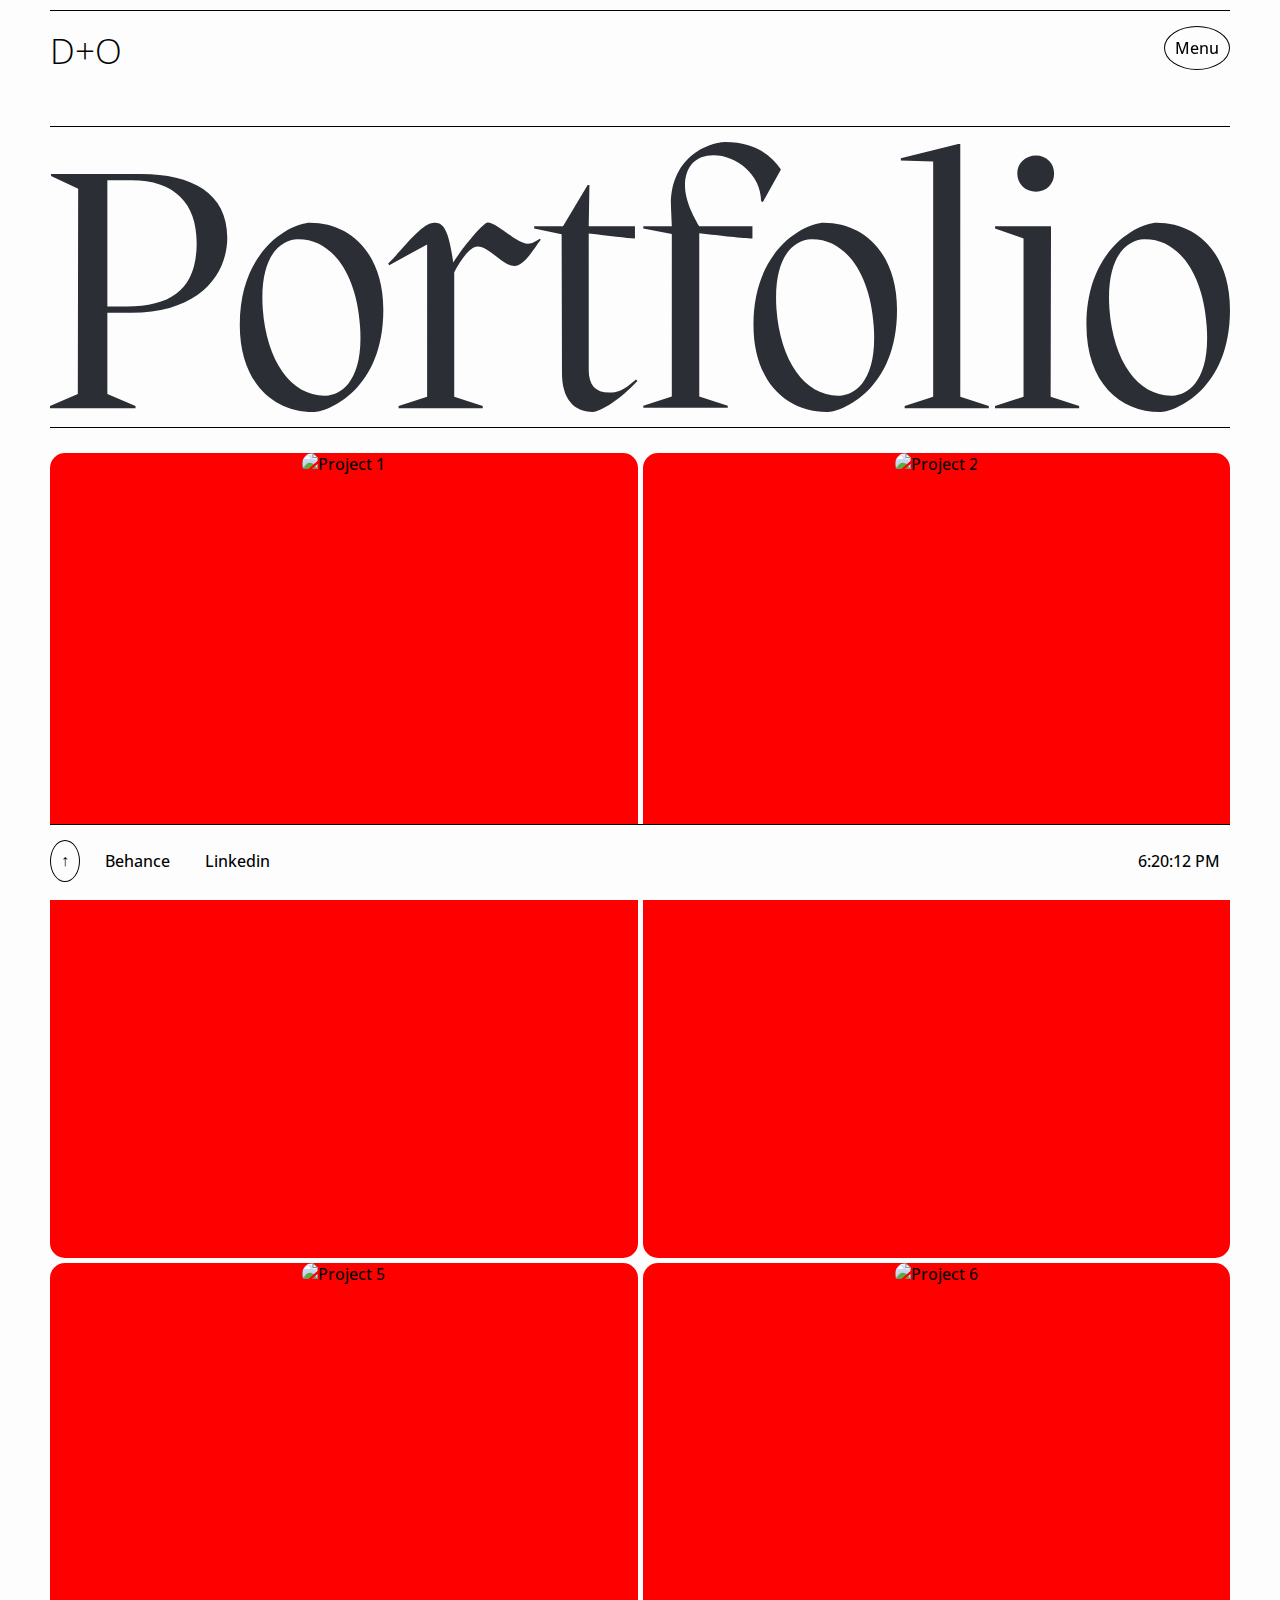
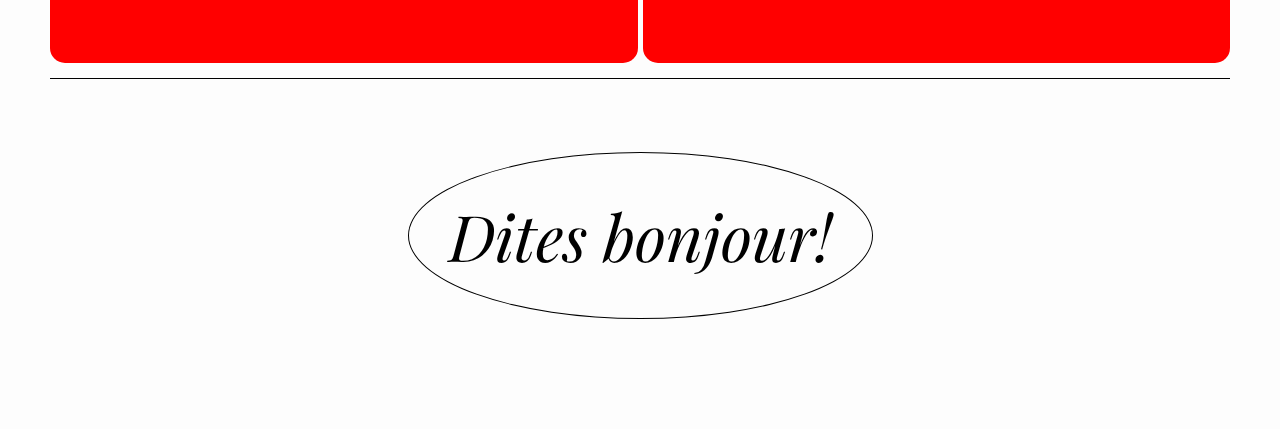
==== about.html @ 1a5167f7 "better nav/ui" ====
<!DOCTYPE html>
<html lang="en">
<head>
    <meta charset="UTF-8">
    <meta name="viewport" content="width=device-width, initial-scale=1.0">
    <title>DBO</title>
    <link rel="stylesheet" href="main.css">
    <link rel="preconnect" href="https://fonts.googleapis.com">
    <link rel="preconnect" href="https://fonts.googleapis.com">
    <link rel="preconnect" href="https://fonts.gstatic.com" crossorigin>
    <link href="https://fonts.googleapis.com/css2?family=Open+Sans:ital,wght@0,300..800;1,300..800&family=Playfair+Display:ital,wght@0,400..900;1,400..900&family=Roboto:ital,wght@0,100;0,300;0,400;0,500;0,700;0,900;1,100;1,300;1,400;1,500;1,700;1,900&family=Urbanist:ital,wght@0,100..900;1,100..900&display=swap" rel="stylesheet">
    <link rel="preconnect" href="https://fonts.gstatic.com" crossorigin>
    <link href="https://fonts.googleapis.com/css2?family=Open+Sans:ital,wght@0,300..800;1,300..800&family=Roboto:ital,wght@0,100;0,300;0,400;0,500;0,700;0,900;1,100;1,300;1,400;1,500;1,700;1,900&family=Urbanist:ital,wght@0,100..900;1,100..900&display=swap" rel="stylesheet">
</head>
<body>

<div class="container">


    <nav class="container-style">

        <div class="nav-container">

            <div class="nav-box nav-box-1">
                <a href="index.html"><h2 class="h2-top">D+O</h2></a>
            </div>

            <div class="nav-box nav-box-2">

                <div class="hamburger-menu" onclick="toggleMenu()">Menu</div>
                <div class="black-screen" onclick="toggleMenu()"></div>

                <div class="menu">
                    <li><a href="index.html">Index</a></li>
                    <li><a href="about.html">À propos</a></li>
                    <li><a href="portfolio.html">Portfolio</a></li>
                    <li><a href="contact.html">Contact</a></li>

                    <img src="img/name.svg" alt="" class="do-font">

                    <div class="links">

                        <a href="https://www.behance.net/your-behance-page"><p>Behance</p></a>
                        <a href=""><p>Linkedin</p></a>

                    </div>
                    
                </div>

                

            </div>

        </div>

    </nav>


    <div class="container-style">

        <img src="img/portfolio.svg" alt="" class="portrait-1">

        <div class="home-portfolio">
            <a href="#"><img src="placeholder1.jpg" alt="Project 1"></a>
            <a href="#"><img src="placeholder2.jpg" alt="Project 2"></a>
            <a href="#"><img src="placeholder3.jpg" alt="Project 3"></a>
            <a href="#"><img src="placeholder4.jpg" alt="Project 4"></a>
            <a href="#"><img src="placeholder5.jpg" alt="Project 5"></a>
            <a href="#"><img src="placeholder6.jpg" alt="Project 6"></a>
        </div>

    </div>
        
    <div class="hello-btn">
           
            <a href="contact.html"><h1 class="hello">Dites bonjour!</h1></a>

    </div>


    <footer class="container-style">

        <div class="footer-container">
            <div class="footer-left">
                <button id="scrollToTopBtn" class="arrow-btn">↑</button>
                <a href="https://www.behance.net/your-behance-page"><p>Behance</p></a>
                <a href=""><p>Linkedin</p></a>
            </div>
            <div class="footer-right">
                <p id="time-and-location"></p>
            </div>
        </div>

    </footer>

</div>

<script>

 // Define toggleMenu function globally
function toggleMenu() {
    var menu = document.querySelector('.menu');
    var blackScreen = document.querySelector('.black-screen');
    var hamburgerMenu = document.querySelector('.hamburger-menu');

    // Toggle menu visibility
    var menuIsVisible = menu.style.display === 'block';

    // Apply smooth opacity transition
    if (menuIsVisible) {
        fadeOut(menu);
        fadeOut(blackScreen);
    } else {
        fadeIn(menu);
        fadeIn(blackScreen);
    }

    // Change hamburger menu content
    hamburgerMenu.innerHTML = menuIsVisible ? 'Menu' : 'Fermé';
}

// Function to fade in an element
function fadeIn(element) {
    element.style.display = 'block';
    element.style.opacity = 0;
    var opacity = 0;
    var interval = setInterval(function() {
        if (opacity < 1) {
            opacity += 0.1;
            element.style.opacity = opacity;
        } else {
            clearInterval(interval);
        }
    }, 30); // Adjust the interval for smoother or faster transition
}

// Function to fade out an element
function fadeOut(element) {
    var opacity = 1;
    var interval = setInterval(function() {
        if (opacity > 0) {
            opacity -= 0.1;
            element.style.opacity = opacity;
        } else {
            clearInterval(interval);
            element.style.display = 'none';
        }
    }, 30); // Adjust the interval for smoother or faster transition
}


    window.addEventListener('load', function () {
        var timeAndLocation = document.getElementById('time-and-location');

        // Function to update the time
        function updateTime() {
            var currentDate = new Date();
            var timeString = currentDate.toLocaleTimeString();
            timeAndLocation.textContent = timeString;
        }

        // Initial call to update the time
        updateTime();

        // Set interval to update the time every second
        setInterval(updateTime, 1000);
    });

    // Get the button element
    var scrollToTopBtn = document.getElementById("scrollToTopBtn");

    // Add a click event listener to the button
    scrollToTopBtn.addEventListener("click", function() {
        // Scroll to the top of the page smoothly
        window.scrollTo({
            top: 0,
            behavior: "smooth"
        });
    });

</script>

</body>
</html>
---- main.css ----
body {
    margin: 0;
    padding: 0;
    font-family: "Open Sans", sans-serif;
    font-optical-sizing: auto;
    font-weight: 500;
    font-style: normal;
    background-color: #fdfdfd;
}


.container {
    padding: 10px 50px;
}

.container-style {
    border-top: 1px solid black;
    padding-top: 15px;
}

.container-style-2{
    display: flex;
    flex-direction: column;
    padding-top: 15px;
}


h2 {
    font-weight: lighter;
    margin-top: 0;
}

a {
    text-decoration: none;
    color: black;
}
a:hover{
        opacity: 0.5; /* Adjust opacity as desired */
        transition: opacity 0.4s ease;

}

img{
    border-radius: 15px;
}


li {
    list-style: none;
    margin-bottom: 5px;
}

/* Start of nav */

.hamburger-menu {
    display: block; /* Always visible */
    border: 1px solid black;
    border-radius: 100%;
    padding: 10px;
    top: 5;
    position:fixed;
    cursor: pointer;
    color: black;
    font-size: 1em; /* Adjust the font size as needed */
    z-index: 3; /* Ensure it covers other elements */
}

.hamburger-menu:hover{
    opacity: 0.5; /* Adjust opacity as desired */
    transition: opacity 0.4s ease;
} 

.black-screen {
    display: none; /* Hide initially */
    position: fixed;
    top: 0;
    left: 0;
    width: 100%;
    height: 100%;
    background-color: #fcf7f0;
    z-index: 2; /* Ensure it covers other elements */
}

.container-style .nav-container {
    display: flex;
    justify-content: space-between;
}

.menu {
    display: none; /* Change display to flex */
    position: fixed;
    font-size: 3em;
    font-weight: 300;
    top: 25%;
    left: 50px;
    right: 50px;
    z-index: 2; /* Ensure it appears above other elements */
}

.nav-box {
    display: flex;
    align-items: flex-start; /* Align content to the top of the box */
    justify-content: space-between;
    height: 100px; /* Adjusted height */
    padding: 0px; /* Adjusted padding */
}

.nav-box.nav-box-1 {
    justify-content: flex-start; /* Align first .nav-box to flex-start */
}

.nav-box.nav-box-2 {
    justify-content: flex-end; /* Align second .nav-box to flex-end */
}

.nav-box a {
    text-decoration: none;
    color: black;
}

.nav-box-2 a:not(:last-child) {
    margin-right: 50px; /* Add margin between the links in nav-box-2 */
}

.h2-top {
    font-size: 2.2em;
    margin-top: 0; /* Remove default margin to align h2 to the top */
}

.links{
    display: flex;
    flex-direction: row;
    font-size: 0.5em;
    position: fixed;
    bottom: 30px;
    right: 50px;
}

.do-font{
    position: fixed;
    bottom: 90px;
    right: 50px;
    width: 40%;
}

/* End of nav */

/* Start of the main page */

.description-txt {
    margin-right: 20%;
    margin-bottom: 60px;
} 

.portrait-1 {
    width: 100%;
    height: 100%;
    margin-bottom: 20px;
    border-bottom: 1px solid black;
    padding-bottom: 15px;
    border-radius: 0;
}

.portrait-2 {
    background-color: red;
    width: 100%;
    height: 500px;
    margin-bottom: 100px;
}


.home-portfolio {
    display: flex;
    flex-wrap: wrap;
    margin-bottom: 30px;
    gap: 5px;
    border-bottom: 1px solid black;
    padding-bottom: 15px;
}

.home-portfolio a {
    flex: 1 0 calc(50% - 10px); /* Two columns with 10px space in between */
    text-align: center;
    width: 100%;
    height: 400px;
    background-color: red; /* Placeholder color */
    border-radius: 15px;
}

.home-portfolio img {
}

.hello-btn{
    display: flex;
    flex-direction: row;
    align-items: flex-start;
    align-content: flex-start;
    justify-content: center;
    height: 300px;
    margin-bottom: 10px;
    
}

.hello{
    font-family: "Playfair Display", serif;
    font-optical-sizing: auto;
    font-weight: 400;
    font-style: italic;
    font-size: 4em;
    font-weight: 100;
    border: 1px solid black;
    border-radius: 100%;
    padding: 40px;
}

.hello:hover{
    opacity: 0.5; /* Adjust opacity as desired */
    transition: opacity 0.4s ease;
} 


/* End of the main page */

/* Start of the footer */

footer {
    position: fixed; /* Set the position to fixed */
    bottom: 0; /* Position at the bottom */
    height: 60px;
    left: 50px;
    right: 50px;
    background-color: #fdfdfd;
    z-index: 1;
}

.footer-container {
    display: flex;
    align-items: flex-start; /* Align content to the top of the box */
    justify-content: space-between;
}

.footer-left {
    display: flex;
    flex-direction: row;
    gap: 15px;
    margin: 0;
}

.footer-right {
    text-align: right;
}

.footer-container p {
    margin: 10px; /* Reset margin to override default margin */
}

.arrow-btn {
    background: none;
    border: 1px solid black;
    border-radius: 100%;
    cursor: pointer;
    padding: 5px 10px;
    font-size: 16px; /* Adjust font size as needed */
    outline: none; /* Remove outline when button is focused */
}

.arrow-btn:hover{
    opacity: 0.5; /* Adjust opacity as desired */
    transition: opacity 0.4s ease;
} 


/* CSS for tablet breakpoint */

@media screen and (max-width: 768px) {
    

    .menu {
        display: none; /* Hide menu for phone breakpoint */
        position: fixed;
        top: 25%;
        left: 25px;
        right: 25px;
        padding: 20px;
        z-index: 2; /* Ensure it appears above black screen */

    }    
    
    .hamburger-menu {
        display: block; /* Show hamburger menu for phone breakpoint */
        font-size: 0.5em;
    }

    .nav-box {
        height: 80px; /* Adjusted height */
    }

    .nav-box-2 a:not(:last-child) {
        margin-right: 30px; /* Add margin between the links in nav-box-2 */
    }

    .description-txt{
        margin-right: 10%;
    }

    .portrait-2{
        background-color: red;
        width: 100%;
        height: 400px;
        margin-bottom: 100px;
    }

    .hello{
        font-size: 3em;
    }

    .h2-top {
        font-size: 1.8em;
        margin-top: 0; /* Remove default margin to align h2 to the top */
    }

    .links{
        font-size: 0.5em;
    }
    
    .do-font{
        bottom: 95px;
    }
    
}

/* CSS for phone breakpoint */

@media screen and (max-width: 480px) {

    .menu {
        display: none; /* Hide menu for phone breakpoint */
        position: fixed;
        top: 25%;
        left: 25px;
        right: 25px;
        padding: 20px;
        z-index: 2; /* Ensure it appears above black screen */

    }   
    
    .hamburger-menu {
        display: block; /* Show hamburger menu for phone breakpoint */
        font-size: 0.5em; /* Adjust the font size as needed */
        z-index: 4;
    }
    
    .container {
        padding: 10px 10px;
    }

    .nav-box-2 a:not(:last-child) {
        margin-right: 10px; /* Add margin between the links in nav-box-2 */
    }

    .description-txt{
        margin-right: 10%;
    }

    .portrait-2{
        background-color: red;
        width: 100%;
        height: 400px;
        margin-bottom: 100px;
    }

    .hello{
        font-size: 3em;
    }

    .h2-top {
        font-size: 1.2em;
        margin-top: 0; /* Remove default margin to align h2 to the top */
    }
    footer {
        left: 10px;
        right: 10px;
    }

    .links{
        font-size: 0.5em;
    }
    
    .do-font{
        bottom: 100px;
    }
}
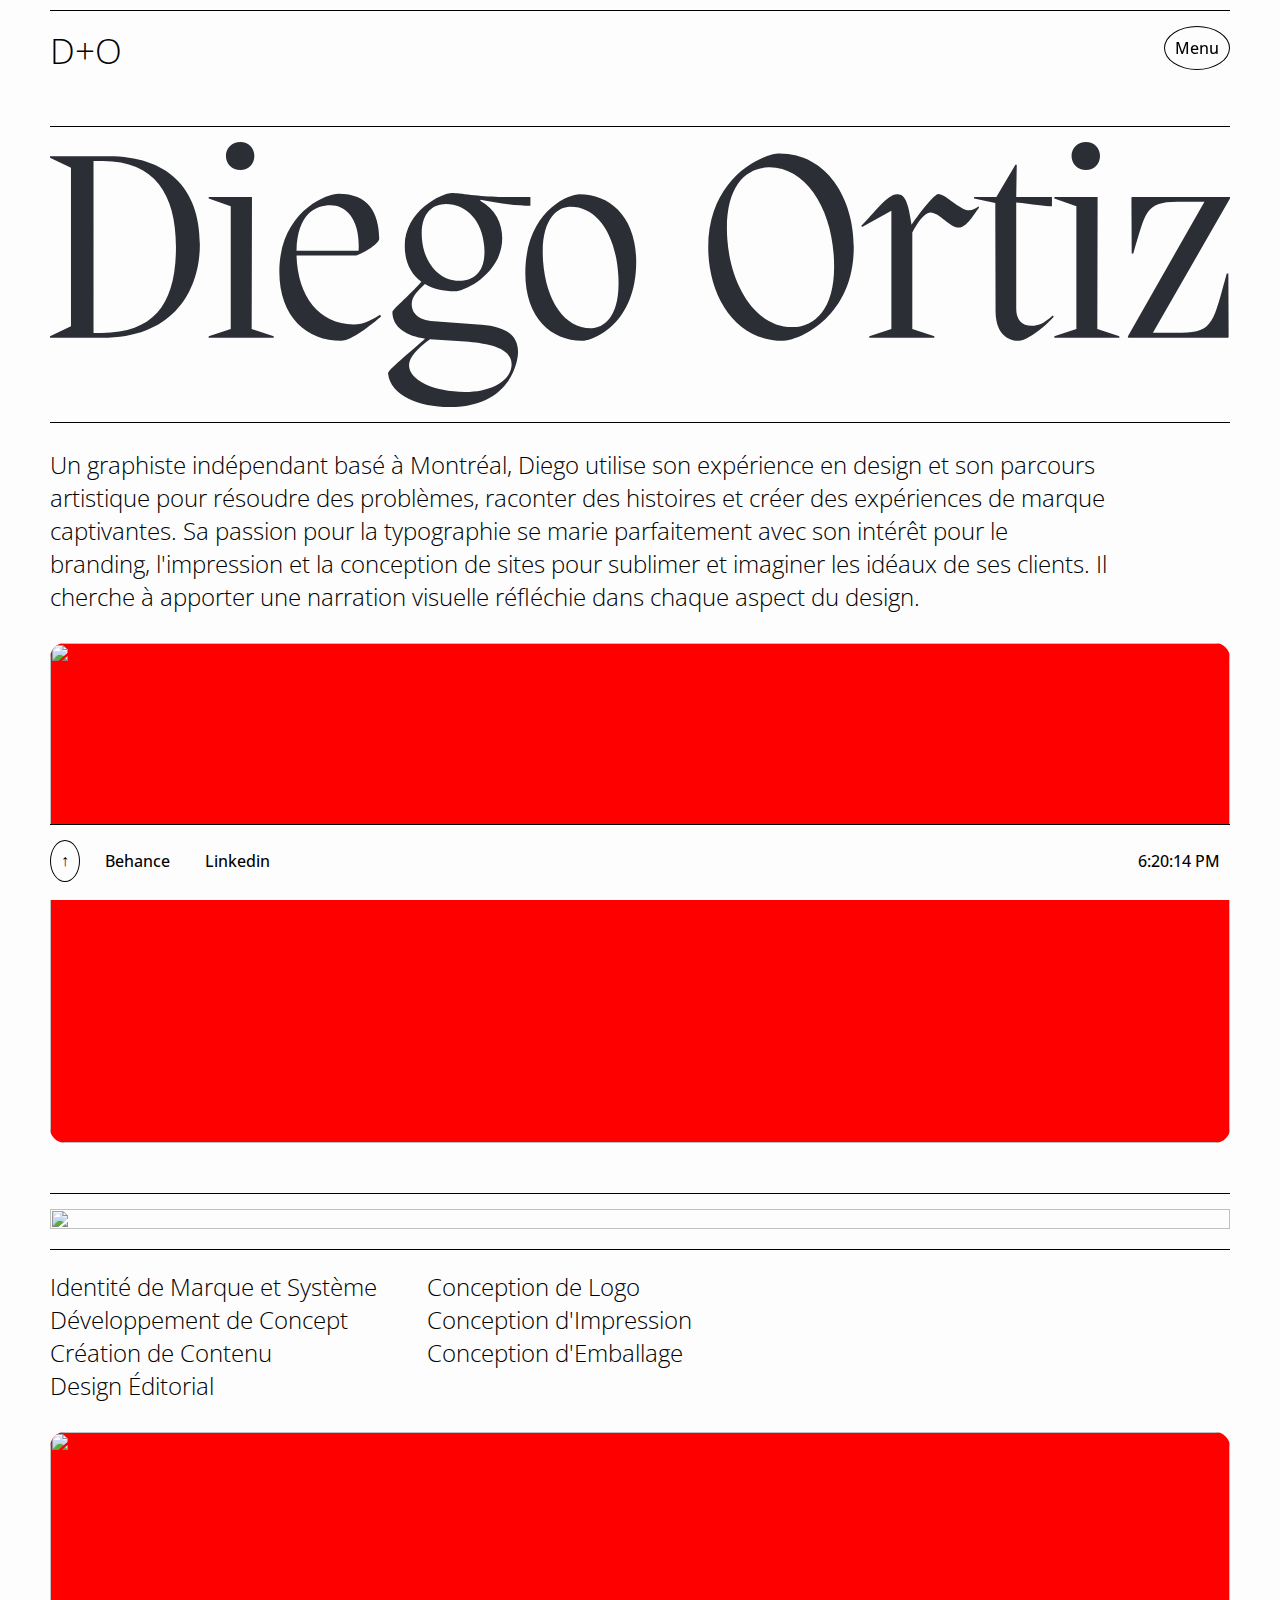
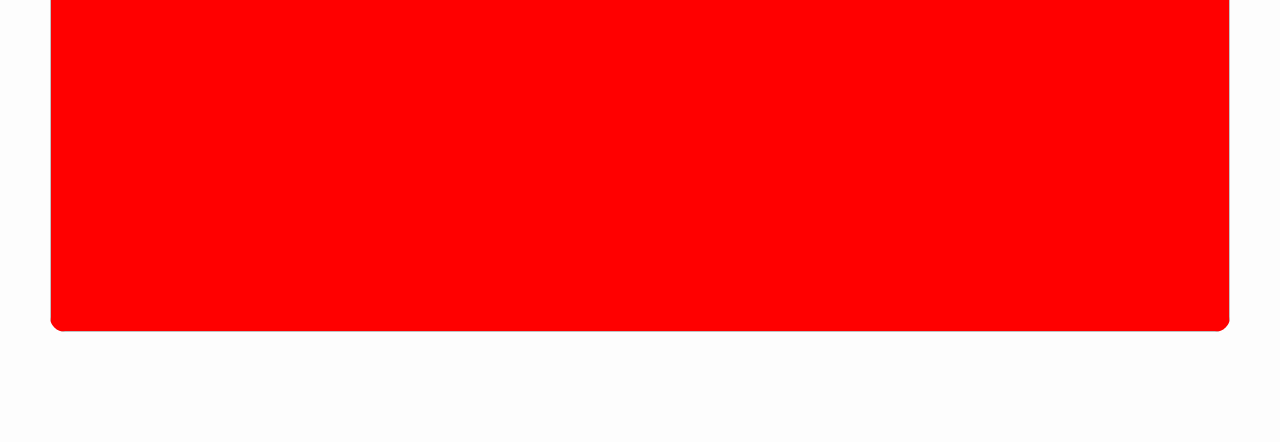
==== commit f988d1d1: "about page" ====
--- a/about.html
+++ b/about.html
@@ -58,22 +58,48 @@
 
     <div class="container-style">
 
-        <img src="img/portfolio.svg" alt="" class="portrait-1">
-
-        <div class="home-portfolio">
-            <a href="#"><img src="placeholder1.jpg" alt="Project 1"></a>
-            <a href="#"><img src="placeholder2.jpg" alt="Project 2"></a>
-            <a href="#"><img src="placeholder3.jpg" alt="Project 3"></a>
-            <a href="#"><img src="placeholder4.jpg" alt="Project 4"></a>
-            <a href="#"><img src="placeholder5.jpg" alt="Project 5"></a>
-            <a href="#"><img src="placeholder6.jpg" alt="Project 6"></a>
-        </div>
+        <img src="img/name.svg" alt="" class="portrait-1">
+
+        <h2 class="description-txt">
+            Un graphiste indépendant basé à Montréal, Diego utilise son expérience en design et son parcours artistique 
+            pour résoudre des problèmes, raconter des histoires et créer des expériences de marque captivantes. 
+            Sa passion pour la typographie se marie parfaitement avec son intérêt pour le branding, l'impression et 
+            la conception de sites pour sublimer et imaginer les idéaux de ses clients. Il cherche à apporter une narration 
+            visuelle réfléchie dans chaque aspect du design.
+        </h2>
+ 
+        <img src="" alt="" class="portrait-3">
 
     </div>
-        
-    <div class="hello-btn">
-           
-            <a href="contact.html"><h1 class="hello">Dites bonjour!</h1></a>
+
+    <div class="container-style">
+
+        <img src="img/service.svg" alt="" class="portrait-1">
+
+            
+            <div class="service-colonne">
+
+                <div class="colonne-1">
+
+                    Identité de Marque et Système <br>
+                    Développement de Concept <br>
+                    Création de Contenu <br>
+                    Design Éditorial <br>
+
+                </div>
+
+                <div class="colonne-1">
+
+                    Conception de Logo <br>
+                    Conception d'Impression <br>
+                    Conception d'Emballage <br>
+                    
+                </div>
+
+            </div>
+
+            <img src="" alt="" class="portrait-4">
+
 
     </div>
 
--- a/main.css
+++ b/main.css
@@ -148,8 +148,8 @@
 /* Start of the main page */
 
 .description-txt {
-    margin-right: 20%;
-    margin-bottom: 60px;
+    margin-right: 10%;
+    margin-bottom: 30px;
 } 
 
 .portrait-1 {
@@ -162,6 +162,20 @@
 }
 
 .portrait-2 {
+    background-color: red;
+    width: 100%;
+    height: 500px;
+    margin-bottom: 50px;
+}
+
+.portrait-3 {
+    background-color: red;
+    width: 100%;
+    height: 500px;
+    margin-bottom: 50px;
+}
+
+.portrait-4 {
     background-color: red;
     width: 100%;
     height: 500px;
@@ -218,6 +232,14 @@
     transition: opacity 0.4s ease;
 } 
 
+.service-colonne{
+    display: flex;
+    flex-direction: row;
+    gap: 50px;
+    font-size: 1.5em;
+    font-weight: 300;
+    margin-bottom: 30px;
+}
 
 /* End of the main page */
 
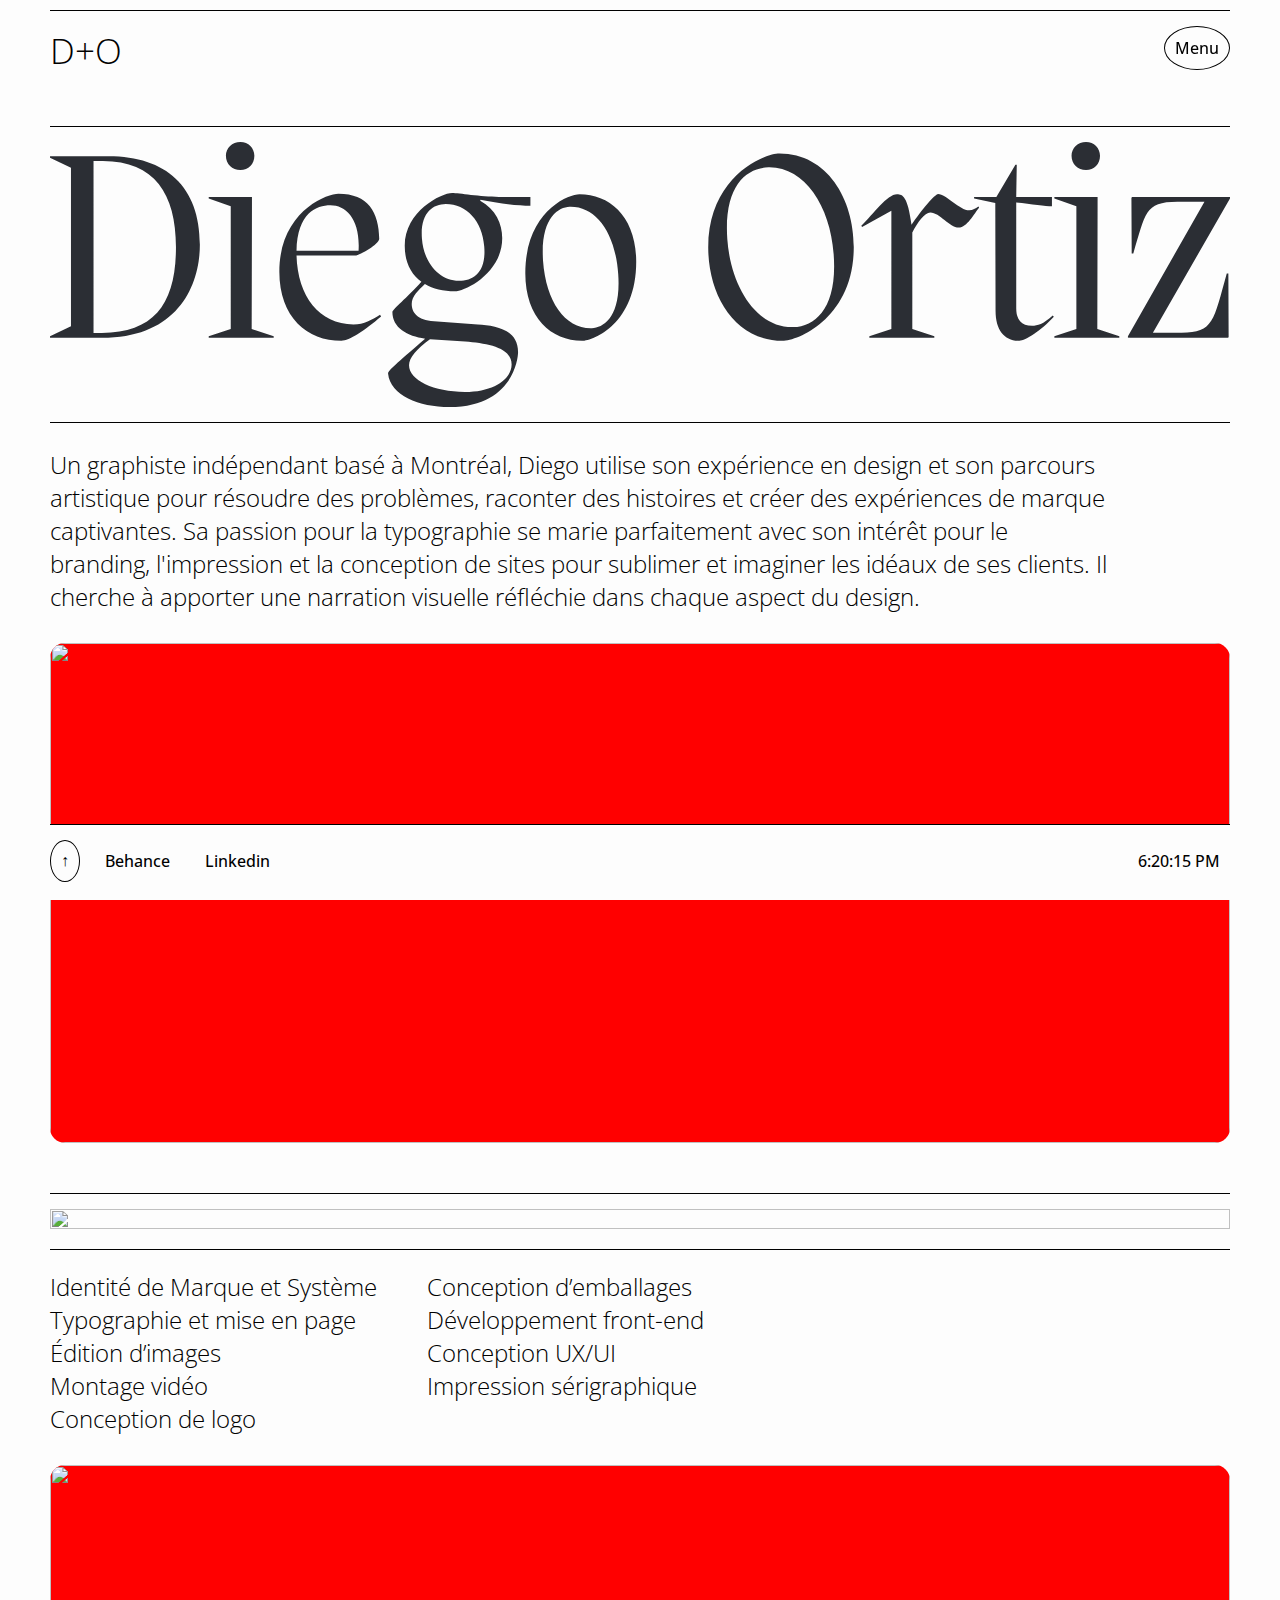
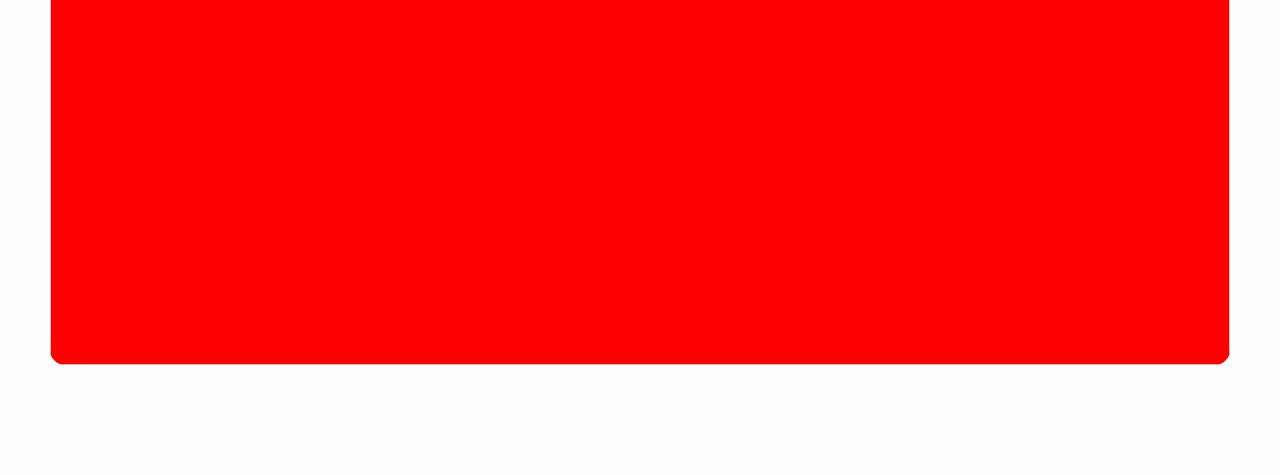
==== commit 45c80636: "background nav" ====
--- a/about.html
+++ b/about.html
@@ -3,7 +3,7 @@
 <head>
     <meta charset="UTF-8">
     <meta name="viewport" content="width=device-width, initial-scale=1.0">
-    <title>DBO</title>
+    <title>D+O</title>
     <link rel="stylesheet" href="main.css">
     <link rel="preconnect" href="https://fonts.googleapis.com">
     <link rel="preconnect" href="https://fonts.googleapis.com">
@@ -36,7 +36,7 @@
                     <li><a href="portfolio.html">Portfolio</a></li>
                     <li><a href="contact.html">Contact</a></li>
 
-                    <img src="img/name.svg" alt="" class="do-font">
+                    <img src="img/Name_white.svg" alt="" class="do-font">
 
                     <div class="links">
 
@@ -82,17 +82,19 @@
                 <div class="colonne-1">
 
                     Identité de Marque et Système <br>
-                    Développement de Concept <br>
-                    Création de Contenu <br>
-                    Design Éditorial <br>
+                    Typographie et mise en page <br>
+                    Édition d’images <br>
+                    Montage vidéo <br>
+                    Conception de logo <br>
 
                 </div>
 
                 <div class="colonne-1">
 
-                    Conception de Logo <br>
-                    Conception d'Impression <br>
-                    Conception d'Emballage <br>
+                    Conception d’emballages <br>
+                    Développement front-end <br>
+                    Conception UX/UI <br>
+                    Impression sérigraphique <br>
                     
                 </div>
 
@@ -124,7 +126,7 @@
 <script>
 
  // Define toggleMenu function globally
-function toggleMenu() {
+ function toggleMenu() {
     var menu = document.querySelector('.menu');
     var blackScreen = document.querySelector('.black-screen');
     var hamburgerMenu = document.querySelector('.hamburger-menu');
@@ -143,6 +145,10 @@
 
     // Change hamburger menu content
     hamburgerMenu.innerHTML = menuIsVisible ? 'Menu' : 'Fermé';
+
+    // Change hamburger menu font color and border color
+    hamburgerMenu.style.color = menuIsVisible ? 'black' : 'white';
+    hamburgerMenu.style.border = menuIsVisible ? '1px solid black' : '1px solid white';
 }
 
 // Function to fade in an element
--- a/main.css
+++ b/main.css
@@ -77,7 +77,7 @@
     left: 0;
     width: 100%;
     height: 100%;
-    background-color: #fcf7f0;
+    background-color: #6D4C41;
     z-index: 2; /* Ensure it covers other elements */
 }
 
@@ -115,7 +115,7 @@
 
 .nav-box a {
     text-decoration: none;
-    color: black;
+    color: white;
 }
 
 .nav-box-2 a:not(:last-child) {
@@ -125,6 +125,7 @@
 .h2-top {
     font-size: 2.2em;
     margin-top: 0; /* Remove default margin to align h2 to the top */
+    color: black;
 }
 
 .links{
@@ -322,6 +323,7 @@
     }
 
     .description-txt{
+        font-size: 1em;
         margin-right: 10%;
     }
 
@@ -347,6 +349,10 @@
     
     .do-font{
         bottom: 95px;
+    }
+
+    .service-colonne{
+        font-size: 1em;
     }
     
 }
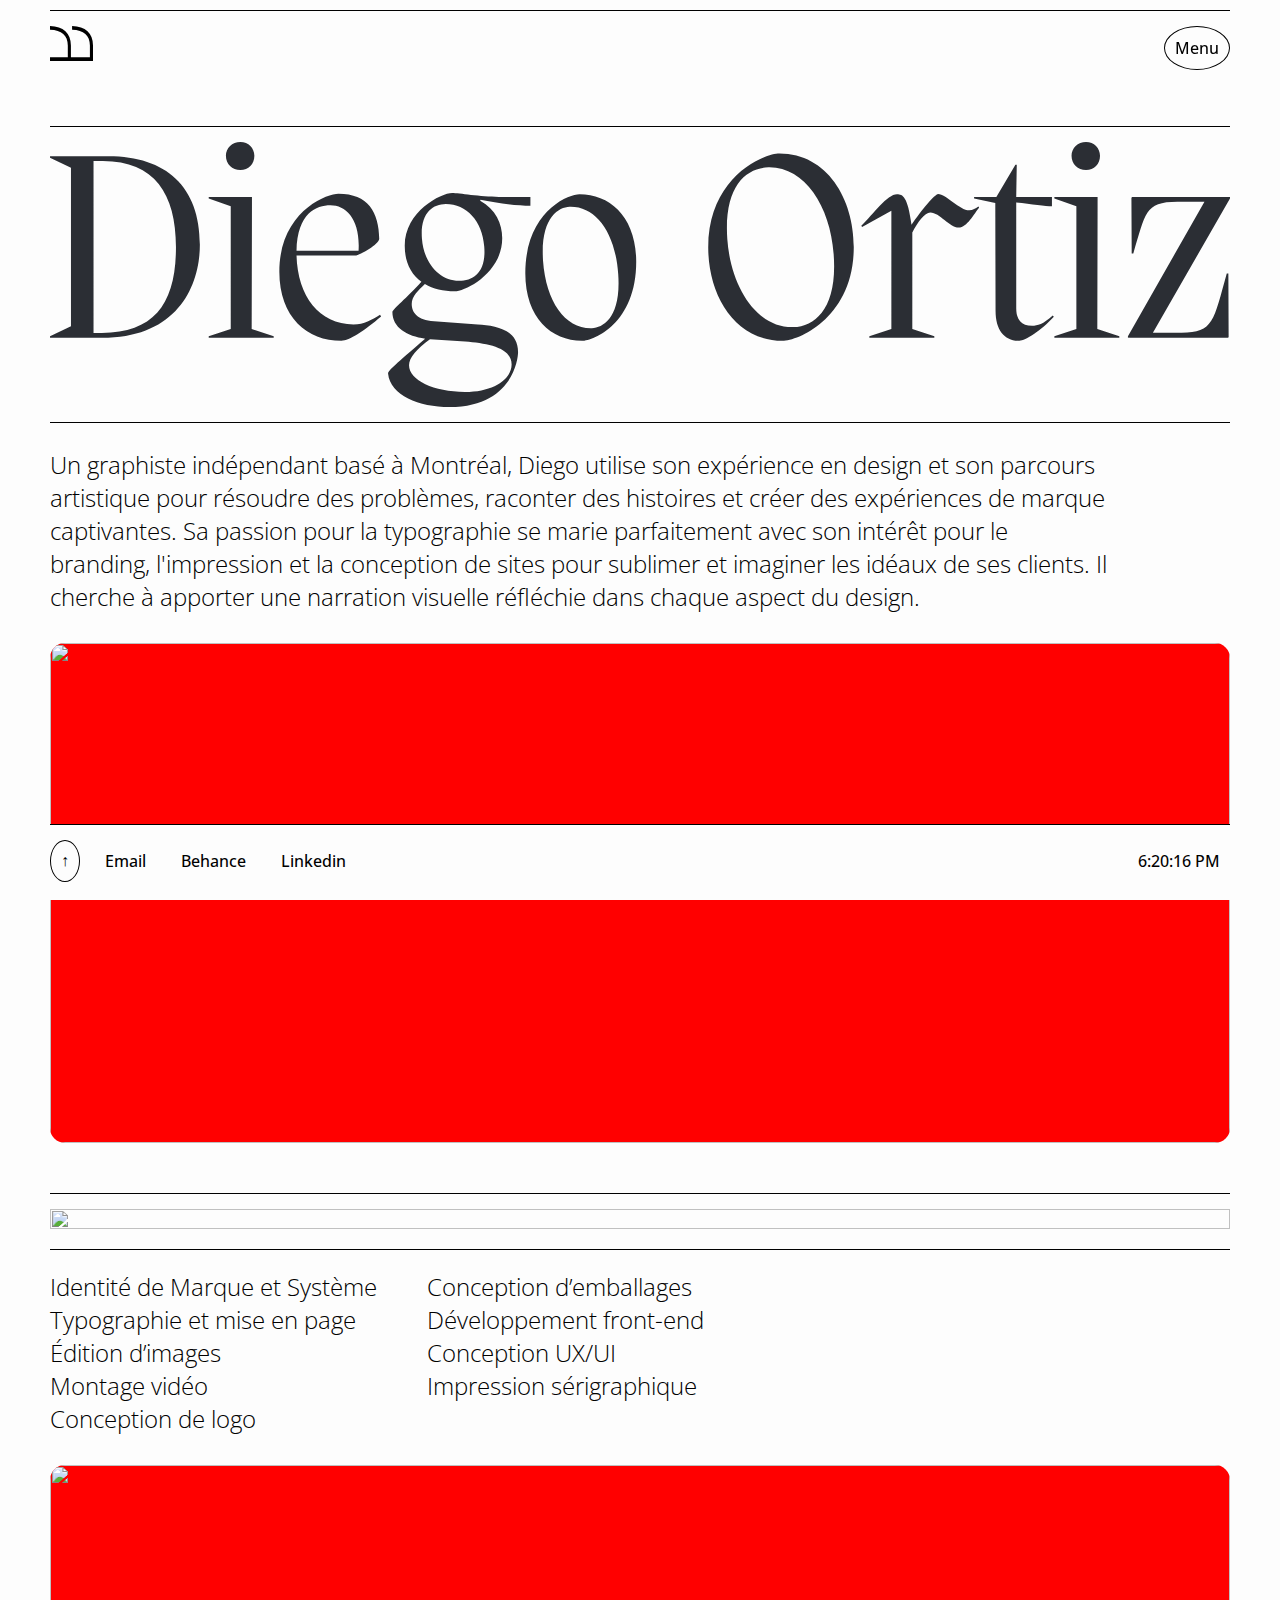
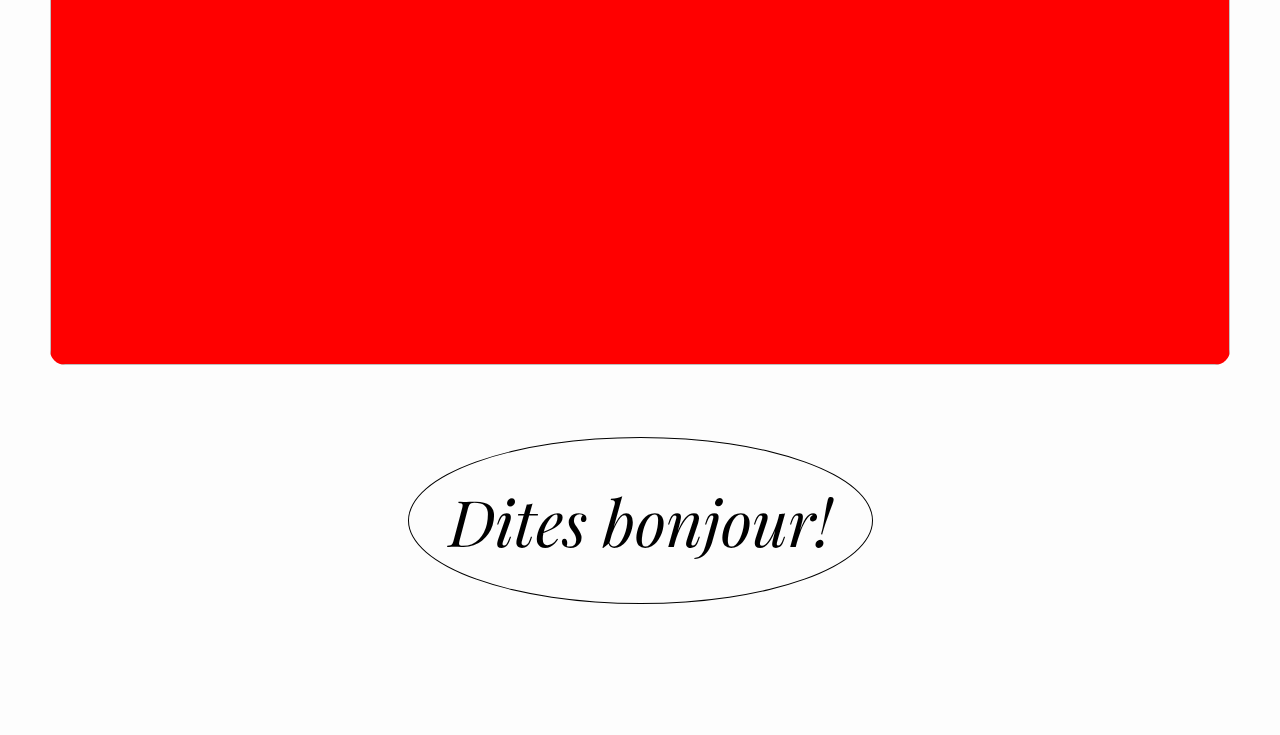
==== commit 22a0e445: "better responsiveness" ====
--- a/about.html
+++ b/about.html
@@ -22,7 +22,7 @@
         <div class="nav-container">
 
             <div class="nav-box nav-box-1">
-                <a href="index.html"><h2 class="h2-top">D+O</h2></a>
+                <a href="index.html"><img src="img/logo.svg" class="logo"></a>
             </div>
 
             <div class="nav-box nav-box-2">
@@ -31,15 +31,17 @@
                 <div class="black-screen" onclick="toggleMenu()"></div>
 
                 <div class="menu">
+
+                    <img src="img/logo_white.svg" class="logo-nav">
+
                     <li><a href="index.html">Index</a></li>
                     <li><a href="about.html">À propos</a></li>
                     <li><a href="portfolio.html">Portfolio</a></li>
                     <li><a href="contact.html">Contact</a></li>
 
-                    <img src="img/Name_white.svg" alt="" class="do-font">
-
                     <div class="links">
 
+                        <a href="mailto:dbortiz06@gmail.com"><p>Email</p></a>
                         <a href="https://www.behance.net/your-behance-page"><p>Behance</p></a>
                         <a href=""><p>Linkedin</p></a>
 
@@ -105,12 +107,19 @@
 
     </div>
 
+    <div class="hello-btn-2">
+           
+        <a href="contact.html"><h1 class="hello">Dites bonjour!</h1></a>
+
+    </div>
+
 
     <footer class="container-style">
 
         <div class="footer-container">
             <div class="footer-left">
                 <button id="scrollToTopBtn" class="arrow-btn">↑</button>
+                <a href=""><p>Email</p></a>
                 <a href="https://www.behance.net/your-behance-page"><p>Behance</p></a>
                 <a href=""><p>Linkedin</p></a>
             </div>
--- a/main.css
+++ b/main.css
@@ -77,7 +77,7 @@
     left: 0;
     width: 100%;
     height: 100%;
-    background-color: #6D4C41;
+    background-color: #0A0A0A;
     z-index: 2; /* Ensure it covers other elements */
 }
 
@@ -105,6 +105,20 @@
     padding: 0px; /* Adjusted padding */
 }
 
+.logo{
+    height: 35px;
+    border-radius: 0;
+}
+
+.logo-nav{
+    height: 35px;
+    border-radius: 0;
+    position: fixed;
+    top: 5%;
+    left: 50px;
+
+}
+
 .nav-box.nav-box-1 {
     justify-content: flex-start; /* Align first .nav-box to flex-start */
 }
@@ -180,7 +194,7 @@
     background-color: red;
     width: 100%;
     height: 500px;
-    margin-bottom: 100px;
+    margin-bottom: 30px;
 }
 
 
@@ -213,6 +227,17 @@
     justify-content: center;
     height: 300px;
     margin-bottom: 10px;
+    
+}
+
+.hello-btn-2{
+    display: flex;
+    flex-direction: row;
+    align-items: flex-start;
+    align-content: flex-start;
+    justify-content: center;
+    height: 300px;
+    margin-bottom: 30px;
     
 }
 
@@ -369,6 +394,7 @@
         right: 25px;
         padding: 20px;
         z-index: 2; /* Ensure it appears above black screen */
+        height: 50%;
 
     }   
     
@@ -376,6 +402,7 @@
         display: block; /* Show hamburger menu for phone breakpoint */
         font-size: 0.5em; /* Adjust the font size as needed */
         z-index: 4;
+        right: 25px;
     }
     
     .container {
@@ -398,7 +425,7 @@
     }
 
     .hello{
-        font-size: 3em;
+        font-size: 2.5em;
     }
 
     .h2-top {
@@ -408,10 +435,16 @@
     footer {
         left: 10px;
         right: 10px;
+        gap: 5px;
+        font-size: 0.8em;
     }
 
     .links{
-        font-size: 0.5em;
+        font-size: 0.3em;
+        gap: 30px;
+        position: fixed;
+        justify-content:space-between;
+        
     }
     
     .do-font{
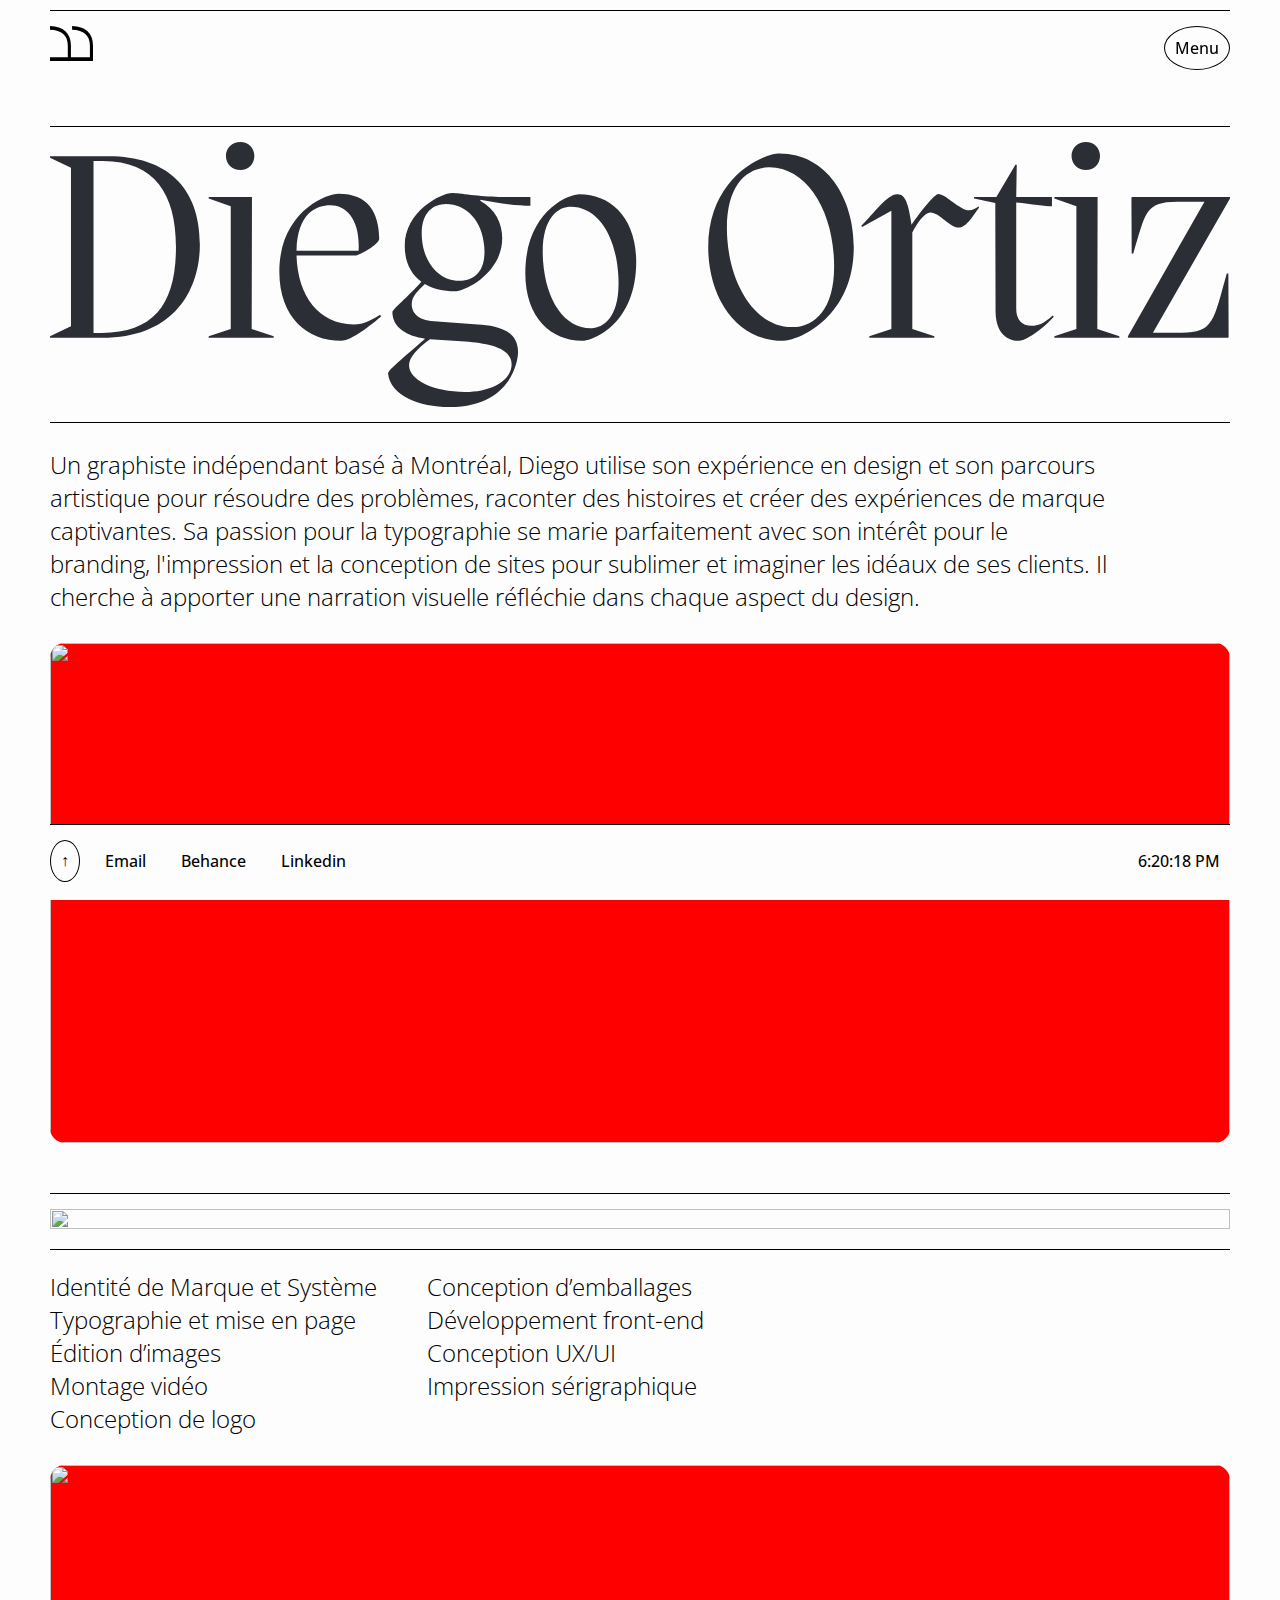
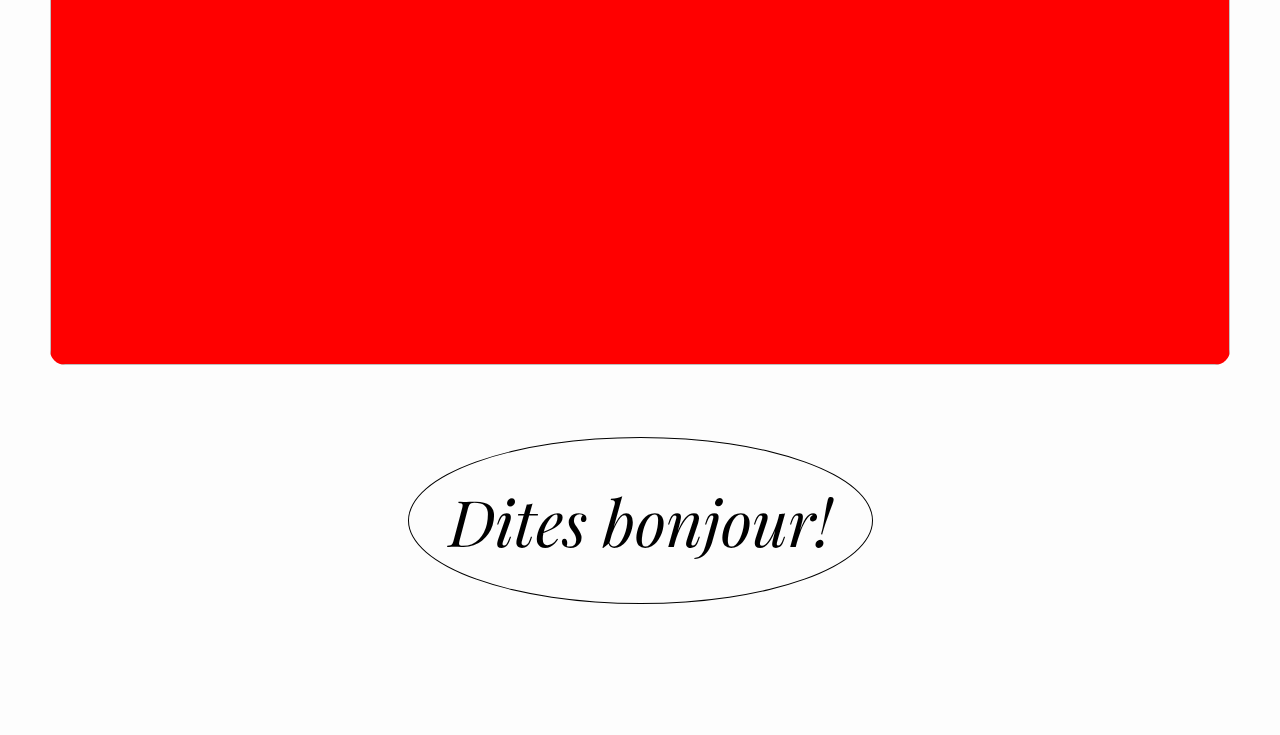
==== commit ee21ed59: "contact page" ====
--- a/about.html
+++ b/about.html
@@ -42,8 +42,8 @@
                     <div class="links">
 
                         <a href="mailto:dbortiz06@gmail.com"><p>Email</p></a>
-                        <a href="https://www.behance.net/your-behance-page"><p>Behance</p></a>
-                        <a href=""><p>Linkedin</p></a>
+                        <a href="https://www.behance.net/diegobenavi"><p>Behance</p></a>
+                        <a href="https://www.linkedin.com/in/diego-benavides-ortiz-9ba104275/"><p>Linkedin</p></a>
 
                     </div>
                     
@@ -119,9 +119,9 @@
         <div class="footer-container">
             <div class="footer-left">
                 <button id="scrollToTopBtn" class="arrow-btn">↑</button>
-                <a href=""><p>Email</p></a>
-                <a href="https://www.behance.net/your-behance-page"><p>Behance</p></a>
-                <a href=""><p>Linkedin</p></a>
+                <a href="mailto:dbortiz06@gmail.com"><p>Email</p></a>
+                <a href="https://www.behance.net/diegobenavi"><p>Behance</p></a>
+                <a href="https://www.linkedin.com/in/diego-benavides-ortiz-9ba104275/"><p>Linkedin</p></a>
             </div>
             <div class="footer-right">
                 <p id="time-and-location"></p>
--- a/main.css
+++ b/main.css
@@ -151,13 +151,6 @@
     right: 50px;
 }
 
-.do-font{
-    position: fixed;
-    bottom: 90px;
-    right: 50px;
-    width: 40%;
-}
-
 /* End of nav */
 
 /* Start of the main page */
@@ -210,13 +203,14 @@
 .home-portfolio a {
     flex: 1 0 calc(50% - 10px); /* Two columns with 10px space in between */
     text-align: center;
-    width: 100%;
-    height: 400px;
     background-color: red; /* Placeholder color */
     border-radius: 15px;
 }
 
 .home-portfolio img {
+    width: 100%;
+    height: 100%;
+    object-fit: cover;
 }
 
 .hello-btn{
@@ -265,6 +259,46 @@
     font-size: 1.5em;
     font-weight: 300;
     margin-bottom: 30px;
+}
+
+form{
+    font-weight: 400;
+    margin-bottom: 80px;
+
+}
+
+input{
+    width: 100%;
+    height: 30px;
+    margin-bottom: 20px;
+    border: 1px solid black;
+    border-radius: 10px;
+    padding: 5px;
+}
+
+input[type="submit"].email-submit {
+    width: 30%;
+    height: 40px; /* Adjust height as needed */
+    margin-bottom: 20px;
+    border: 1px solid black;
+    border-radius: 10px;
+    background-color: #fdfdfd;
+    font-size: 16px; /* Adjust font size as needed */
+    cursor: pointer; /* Change cursor to pointer on hover */
+    opacity: 1;
+}
+
+input[type="submit"].email-submit:hover {
+    opacity: 0.5; /* Adjust opacity as desired */
+    transition: opacity 0.4s ease;
+}
+
+textarea{
+    width: 100%;
+    margin-bottom: 20px;
+    border: 1px solid black;
+    border-radius: 10px;
+    padding: 5px;
 }
 
 /* End of the main page */
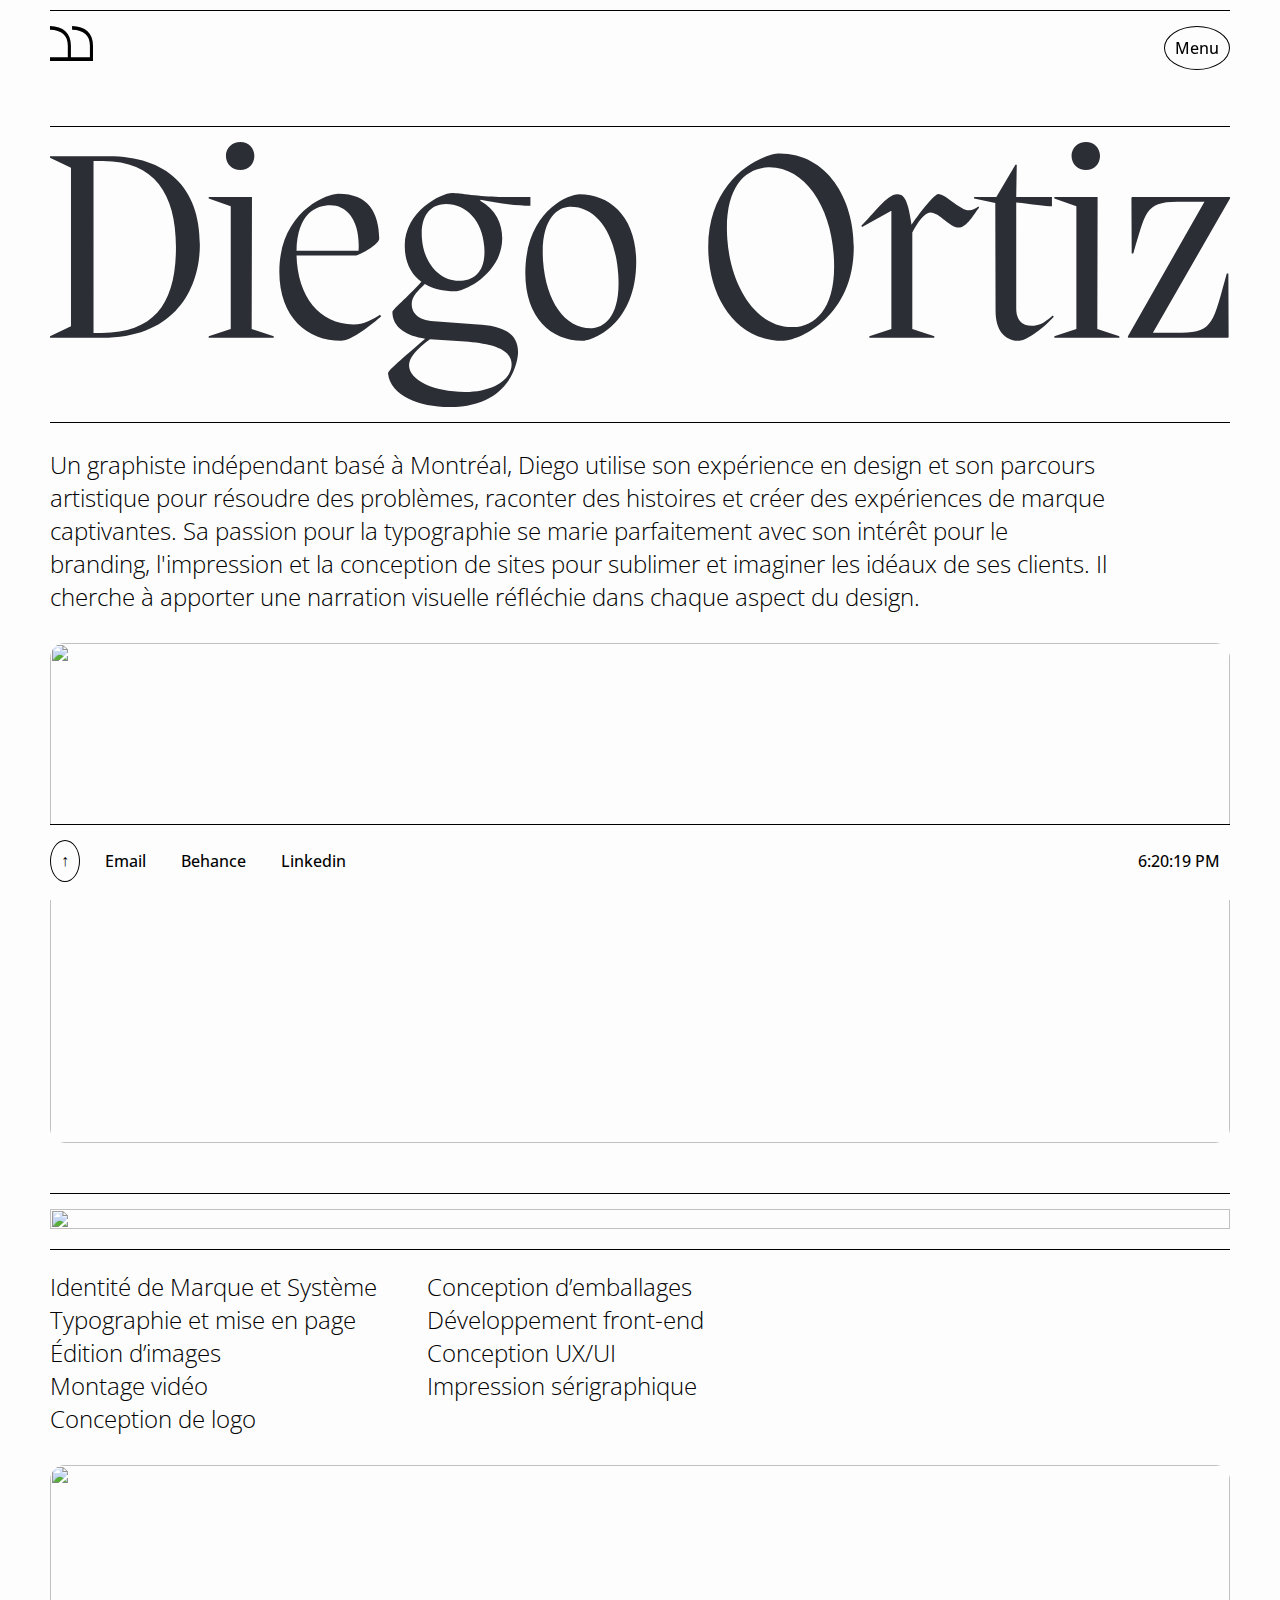
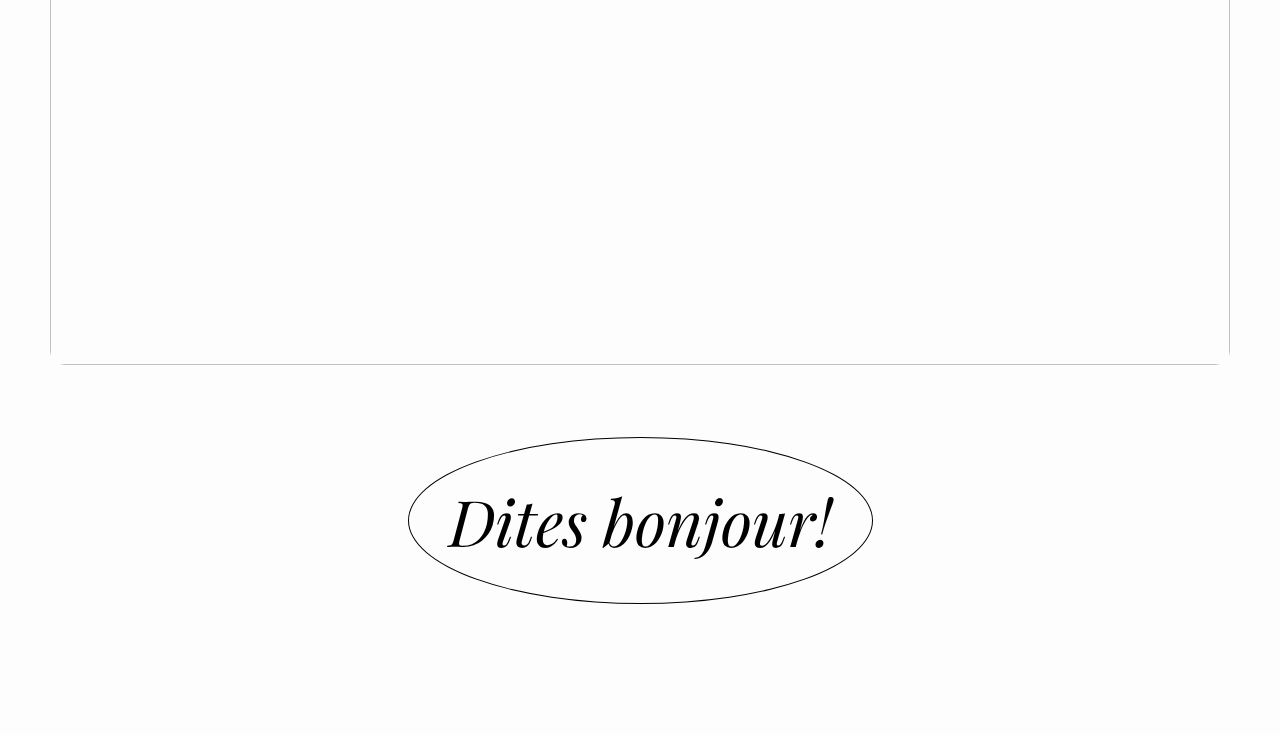
==== commit 56e34a06: "better UI" ====
--- a/about.html
+++ b/about.html
@@ -132,94 +132,7 @@
 
 </div>
 
-<script>
-
- // Define toggleMenu function globally
- function toggleMenu() {
-    var menu = document.querySelector('.menu');
-    var blackScreen = document.querySelector('.black-screen');
-    var hamburgerMenu = document.querySelector('.hamburger-menu');
-
-    // Toggle menu visibility
-    var menuIsVisible = menu.style.display === 'block';
-
-    // Apply smooth opacity transition
-    if (menuIsVisible) {
-        fadeOut(menu);
-        fadeOut(blackScreen);
-    } else {
-        fadeIn(menu);
-        fadeIn(blackScreen);
-    }
-
-    // Change hamburger menu content
-    hamburgerMenu.innerHTML = menuIsVisible ? 'Menu' : 'Fermé';
-
-    // Change hamburger menu font color and border color
-    hamburgerMenu.style.color = menuIsVisible ? 'black' : 'white';
-    hamburgerMenu.style.border = menuIsVisible ? '1px solid black' : '1px solid white';
-}
-
-// Function to fade in an element
-function fadeIn(element) {
-    element.style.display = 'block';
-    element.style.opacity = 0;
-    var opacity = 0;
-    var interval = setInterval(function() {
-        if (opacity < 1) {
-            opacity += 0.1;
-            element.style.opacity = opacity;
-        } else {
-            clearInterval(interval);
-        }
-    }, 30); // Adjust the interval for smoother or faster transition
-}
-
-// Function to fade out an element
-function fadeOut(element) {
-    var opacity = 1;
-    var interval = setInterval(function() {
-        if (opacity > 0) {
-            opacity -= 0.1;
-            element.style.opacity = opacity;
-        } else {
-            clearInterval(interval);
-            element.style.display = 'none';
-        }
-    }, 30); // Adjust the interval for smoother or faster transition
-}
-
-
-    window.addEventListener('load', function () {
-        var timeAndLocation = document.getElementById('time-and-location');
-
-        // Function to update the time
-        function updateTime() {
-            var currentDate = new Date();
-            var timeString = currentDate.toLocaleTimeString();
-            timeAndLocation.textContent = timeString;
-        }
-
-        // Initial call to update the time
-        updateTime();
-
-        // Set interval to update the time every second
-        setInterval(updateTime, 1000);
-    });
-
-    // Get the button element
-    var scrollToTopBtn = document.getElementById("scrollToTopBtn");
-
-    // Add a click event listener to the button
-    scrollToTopBtn.addEventListener("click", function() {
-        // Scroll to the top of the page smoothly
-        window.scrollTo({
-            top: 0,
-            behavior: "smooth"
-        });
-    });
-
-</script>
+<script src="script.js"></script>
 
 </body>
 </html>
--- a/main.css
+++ b/main.css
@@ -170,21 +170,19 @@
 }
 
 .portrait-2 {
+    width: 100%;
+    height: 500px;
     background-color: red;
+    margin-bottom: 50px;
+}
+
+.portrait-3 {
     width: 100%;
     height: 500px;
     margin-bottom: 50px;
 }
 
-.portrait-3 {
-    background-color: red;
-    width: 100%;
-    height: 500px;
-    margin-bottom: 50px;
-}
-
 .portrait-4 {
-    background-color: red;
     width: 100%;
     height: 500px;
     margin-bottom: 30px;
@@ -203,7 +201,6 @@
 .home-portfolio a {
     flex: 1 0 calc(50% - 10px); /* Two columns with 10px space in between */
     text-align: center;
-    background-color: red; /* Placeholder color */
     border-radius: 15px;
 }
 
@@ -380,6 +377,10 @@
     .nav-box-2 a:not(:last-child) {
         margin-right: 30px; /* Add margin between the links in nav-box-2 */
     }
+
+    .home-portfolio {
+        flex-direction: column;
+       }
 
     .description-txt{
         font-size: 1em;
@@ -443,6 +444,10 @@
         padding: 10px 10px;
     }
 
+    .home-portfolio {
+     flex-direction: column;
+    }
+
     .nav-box-2 a:not(:last-child) {
         margin-right: 10px; /* Add margin between the links in nav-box-2 */
     }
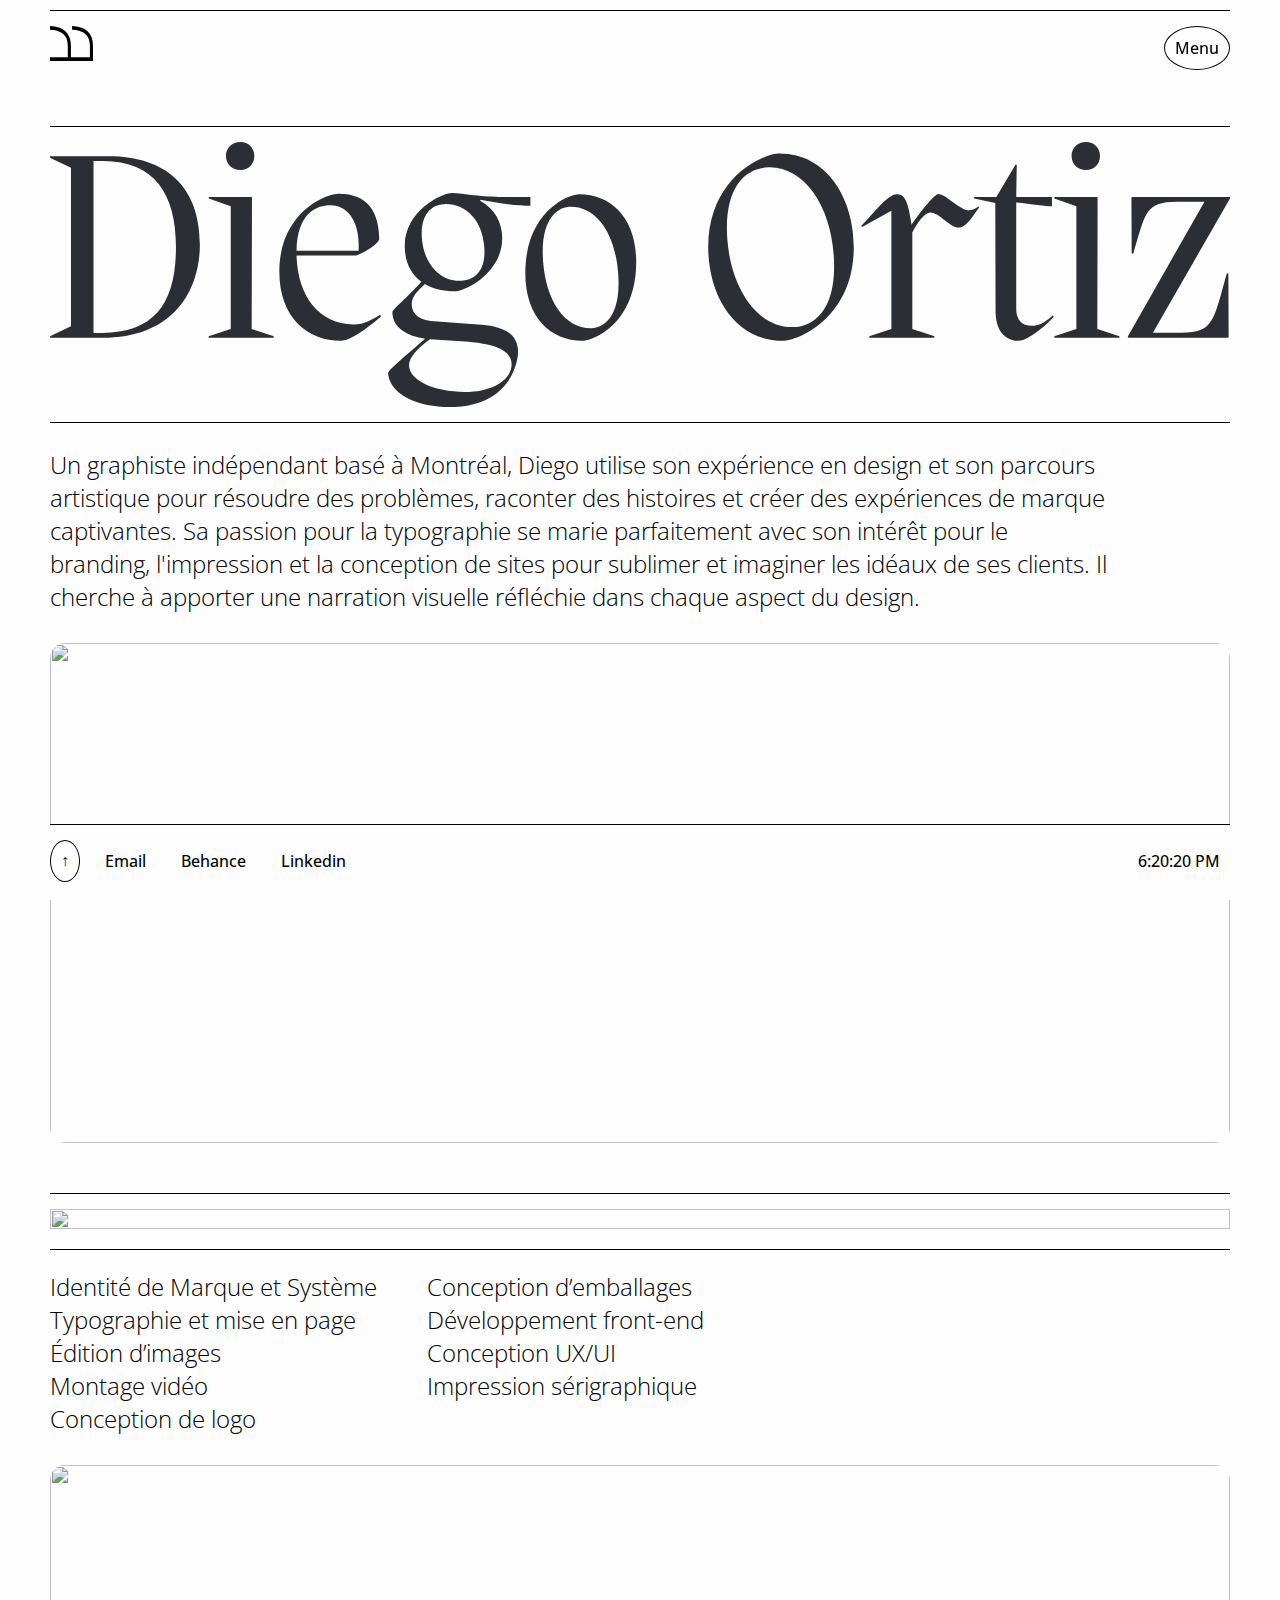
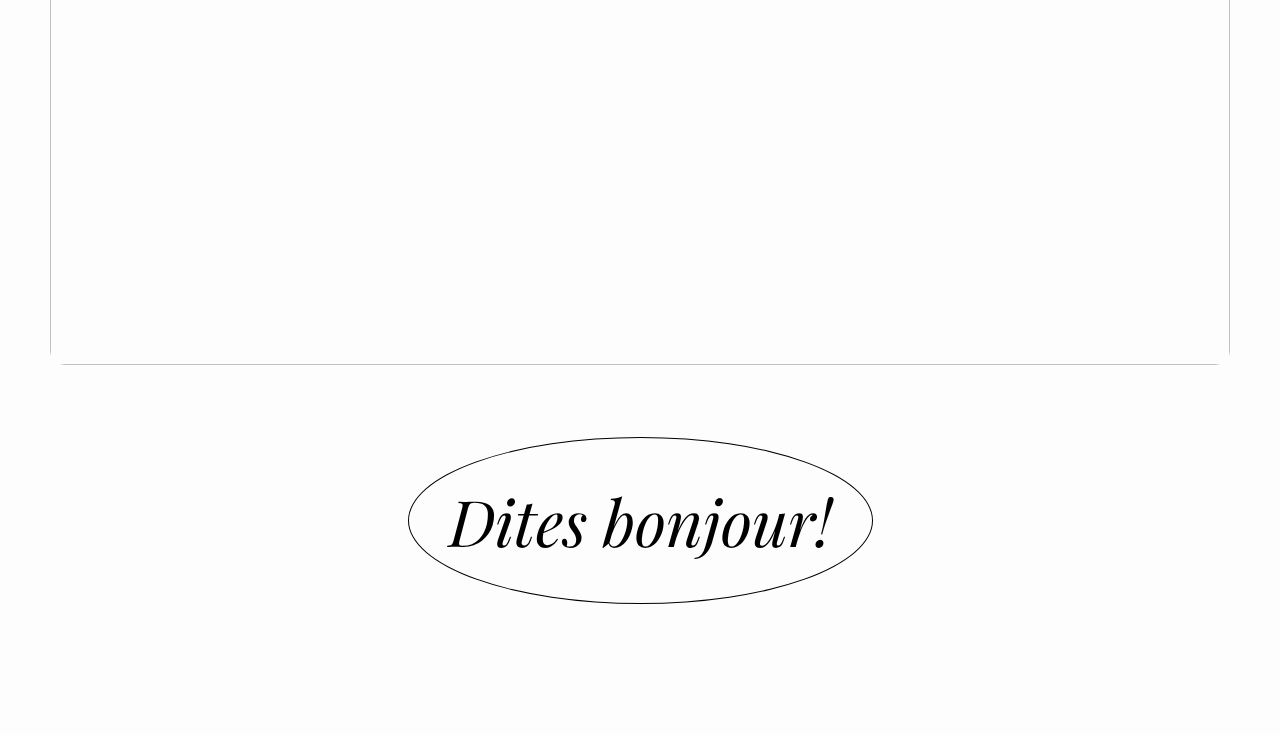
==== commit 9b836fd3: "update of projects" ====
--- a/about.html
+++ b/about.html
@@ -11,6 +11,7 @@
     <link href="https://fonts.googleapis.com/css2?family=Open+Sans:ital,wght@0,300..800;1,300..800&family=Playfair+Display:ital,wght@0,400..900;1,400..900&family=Roboto:ital,wght@0,100;0,300;0,400;0,500;0,700;0,900;1,100;1,300;1,400;1,500;1,700;1,900&family=Urbanist:ital,wght@0,100..900;1,100..900&display=swap" rel="stylesheet">
     <link rel="preconnect" href="https://fonts.gstatic.com" crossorigin>
     <link href="https://fonts.googleapis.com/css2?family=Open+Sans:ital,wght@0,300..800;1,300..800&family=Roboto:ital,wght@0,100;0,300;0,400;0,500;0,700;0,900;1,100;1,300;1,400;1,500;1,700;1,900&family=Urbanist:ital,wght@0,100..900;1,100..900&display=swap" rel="stylesheet">
+    <link rel="icon" type="image/x-icon" href="img/favicon.svg">
 </head>
 <body>
 
@@ -37,7 +38,7 @@
                     <li><a href="index.html">Index</a></li>
                     <li><a href="about.html">À propos</a></li>
                     <li><a href="portfolio.html">Portfolio</a></li>
-                    <li><a href="contact.html">Contact</a></li>
+                    <li><a href="mailto:dbortiz06@gmail.com">Contact</a></li>
 
                     <div class="links">
 
@@ -109,7 +110,7 @@
 
     <div class="hello-btn-2">
            
-        <a href="contact.html"><h1 class="hello">Dites bonjour!</h1></a>
+        <a href="mailto:dbortiz06@gmail.com"><h1 class="hello">Dites bonjour!</h1></a>
 
     </div>
 
--- a/main.css
+++ b/main.css
@@ -199,6 +199,7 @@
 }
 
 .home-portfolio a {
+    position: relative;
     flex: 1 0 calc(50% - 10px); /* Two columns with 10px space in between */
     text-align: center;
     border-radius: 15px;
@@ -209,6 +210,7 @@
     height: 100%;
     object-fit: cover;
 }
+
 
 .hello-btn{
     display: flex;
@@ -279,7 +281,9 @@
     margin-bottom: 20px;
     border: 1px solid black;
     border-radius: 10px;
-    background-color: #fdfdfd;
+    color: #fdfdfd;
+    font-weight: 400;
+    background-color: black;
     font-size: 16px; /* Adjust font size as needed */
     cursor: pointer; /* Change cursor to pointer on hover */
     opacity: 1;
@@ -489,4 +493,17 @@
     .do-font{
         bottom: 100px;
     }
+}
+
+@keyframes fadeIn {
+    0% {
+        opacity: 0;
+    }
+    100% {
+        opacity: 1;
+    }
+}
+
+.animate {
+    animation: fadeIn 1s ease-out both;
 }